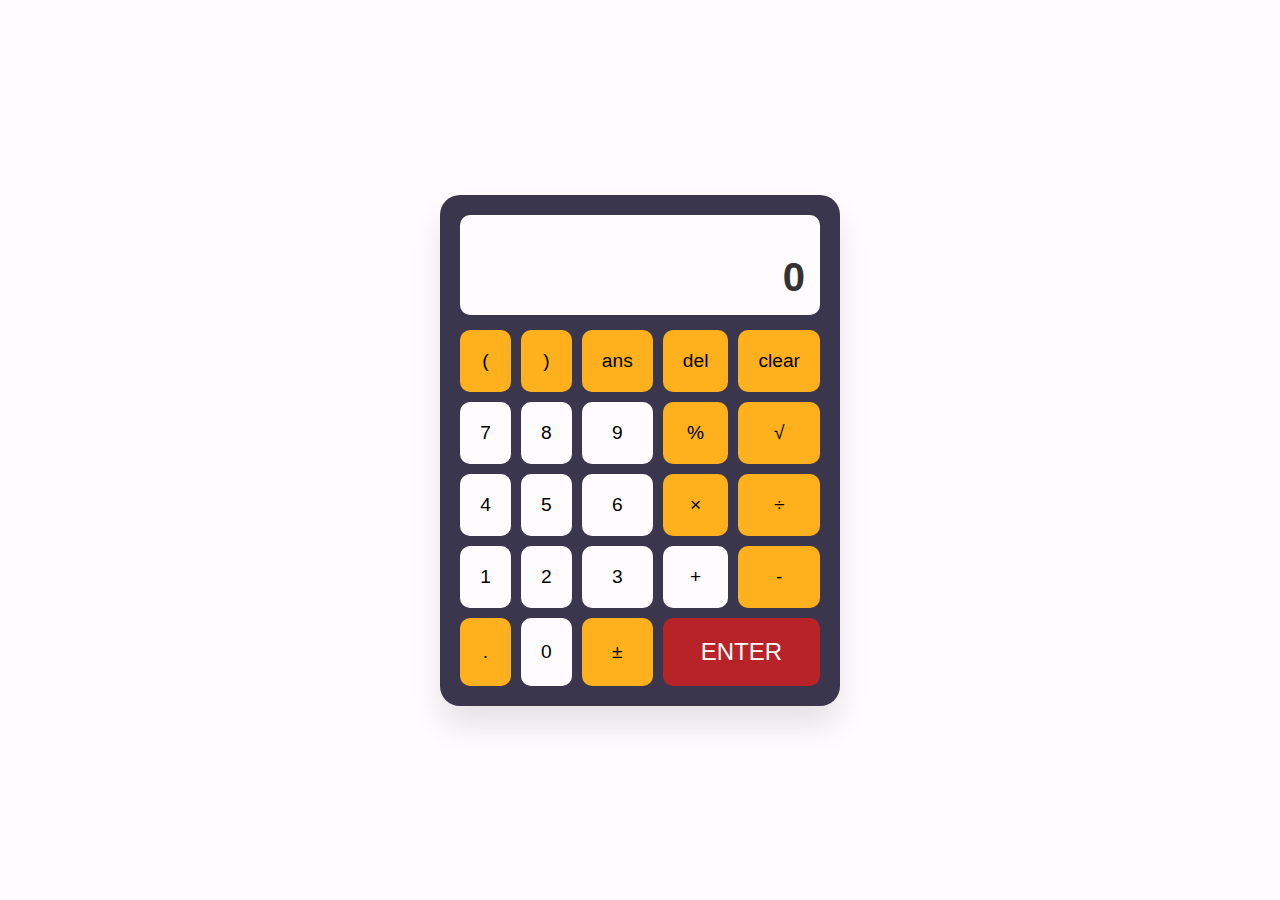
==== Level 2/Task 1/index.html @ a13892c3 "update" ====
<!DOCTYPE html>
<html lang="en">
<head>
    <meta charset="UTF-8">
    <meta name="viewport" content="width=device-width, initial-scale=1.0">
    <meta http-equiv="X-UA-Compatible" content="ie=edge">
    <title>Level 2 Task 1 Calculator</title>
    <link rel="stylesheet" href="style.css">
</head>
<body>
    <div class="calculator">
        <div class="display">
            <!-- Expression and Result Display -->
            <p id="last_operation_history"></p>
            <input type="text" id="result" disabled value="0">
        </div>
        <div class="buttons">
            <!-- Calculator Buttons -->
            <button class="du" onclick="btnInput('(')">&#40;</button>
            <button class="du" onclick="btnInput(')')">&#41;</button>
            <button class="du" onclick="insertAns()">ans</button>
            <button class="du" onclick="backspace_remove()" id="backspace_btn">del</button>
            <button class="du" onclick="button_clear()">clear</button>
            <button onclick="btnInput('7')">7</button>
            <button onclick="btnInput('8')">8</button>
            <button onclick="btnInput('9')">9</button>
            <button class="du"  id="du-operator" onclick="btnInput('%')">&#37;</button>
            <button class="du"  id="du-operator" onclick="square_root()">&#8730;</button>
            <button onclick="btnInput('4')">4</button>
            <button onclick="btnInput('5')">5</button>
            <button onclick="btnInput('6')">6</button>
            <button class="du"  id="du-operator" onclick="btnInput('*')">&#215;</button>
            <button class="du"  id="du-operator" onclick="btnInput('/')">&#247;</button>
            <button onclick="btnInput('1')">1</button>
            <button onclick="btnInput('2')">2</button>
            <button onclick="btnInput('3')">3</button>
            <button class="dur"   id="du-operator" onclick="btnInput('+')">+</button>
            <button class="du"   id="du-operator" onclick="btnInput('-')">-</button>
            <button class="du" onclick="btnInput('.')">.</button>
            <button onclick="btnInput('0')">0</button>
            <button class="du" id="du-sign-btn" onclick="plus_minus()">±</button>
            <button class="enter-btn" onclick="btnInput('=')">ENTER</button>
        </div>
    </div>
    <script src="st.js"></script>
</body>
</html>
---- Level 2/Task 1/style.css ----
* {
    box-sizing: border-box;
    margin: 0;
    padding: 0;
    font-family: Arial, sans-serif;
}

body {
    display: flex;
    justify-content: center;
    align-items: center;
    height: 100vh;
    background-color: #fffcff; /* Match the background color */
}

.calculator {
    background-color: #39364e;
    border-radius: 20px;
    padding: 20px;
    box-shadow: 0px 20px 30px rgba(0, 0, 0, 0.1);
    width: 400px;
}

.display {
    background-color: #fffcff;
    padding: 15px;
    border-radius: 10px;
    margin-bottom: 15px;
    display: flex;
    flex-direction: column;
    justify-content: space-between;
    height: 100px;
}

#expression {
    width: 100%;
    font-size: 1.5rem;
    text-align: left;
    background: none;
    border: none;
    color: #333;
    outline: none;
}
#result {
    font-size: 2.5rem;
    font-weight: bold;
    width: 100%;
    text-align: right;
    background: none;
    border: none;
    color: #333;
    outline: none;
}

.buttons {
    display: grid;
    grid-template-columns: repeat(5, 1fr);
    grid-gap: 10px;
}

button {
    padding: 20px;
    background-color: #fffcff;
    border: none;
    font-size: 1.2rem;
    cursor: pointer;
    border-radius: 10px;
    transition: background-color 0.2s ease-in-out;
}

button:hover {
    background-color:#ffb01d;
}

.enter-btn {
    grid-column: span 2;
    background-color: #b72326;
    color: white;
    font-size: 1.5rem;
}

.enter-btn:hover {
    background-color: #ffffff;
    color: #39364e;

}
.du{
    background-color: #ffb01d; 
}

.du:hover {
    background-color: #ffffff;
    color: #39364e;

}
.sign-btn {
    background-color: #bdd6f0;
    grid-column: span 2; 
}
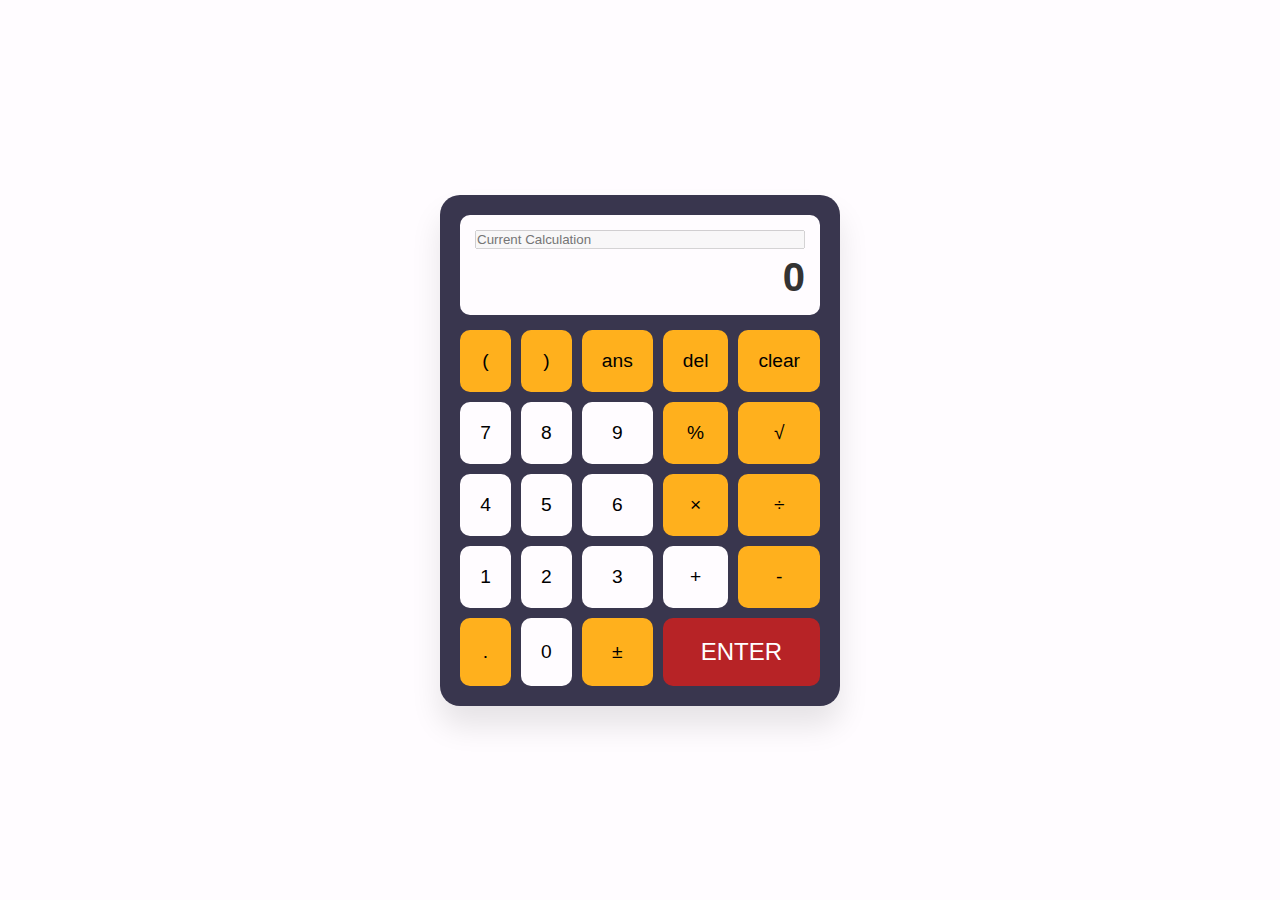
==== commit bb3cf650: "update" ====
--- a/Level 2/Task 1/index.html
+++ b/Level 2/Task 1/index.html
@@ -11,7 +11,7 @@
     <div class="calculator">
         <div class="display">
             <!-- Expression and Result Display -->
-            <p id="last_operation_history"></p>
+            <input type="text" id="current_calculation" disabled placeholder="Current Calculation" />
             <input type="text" id="result" disabled value="0">
         </div>
         <div class="buttons">
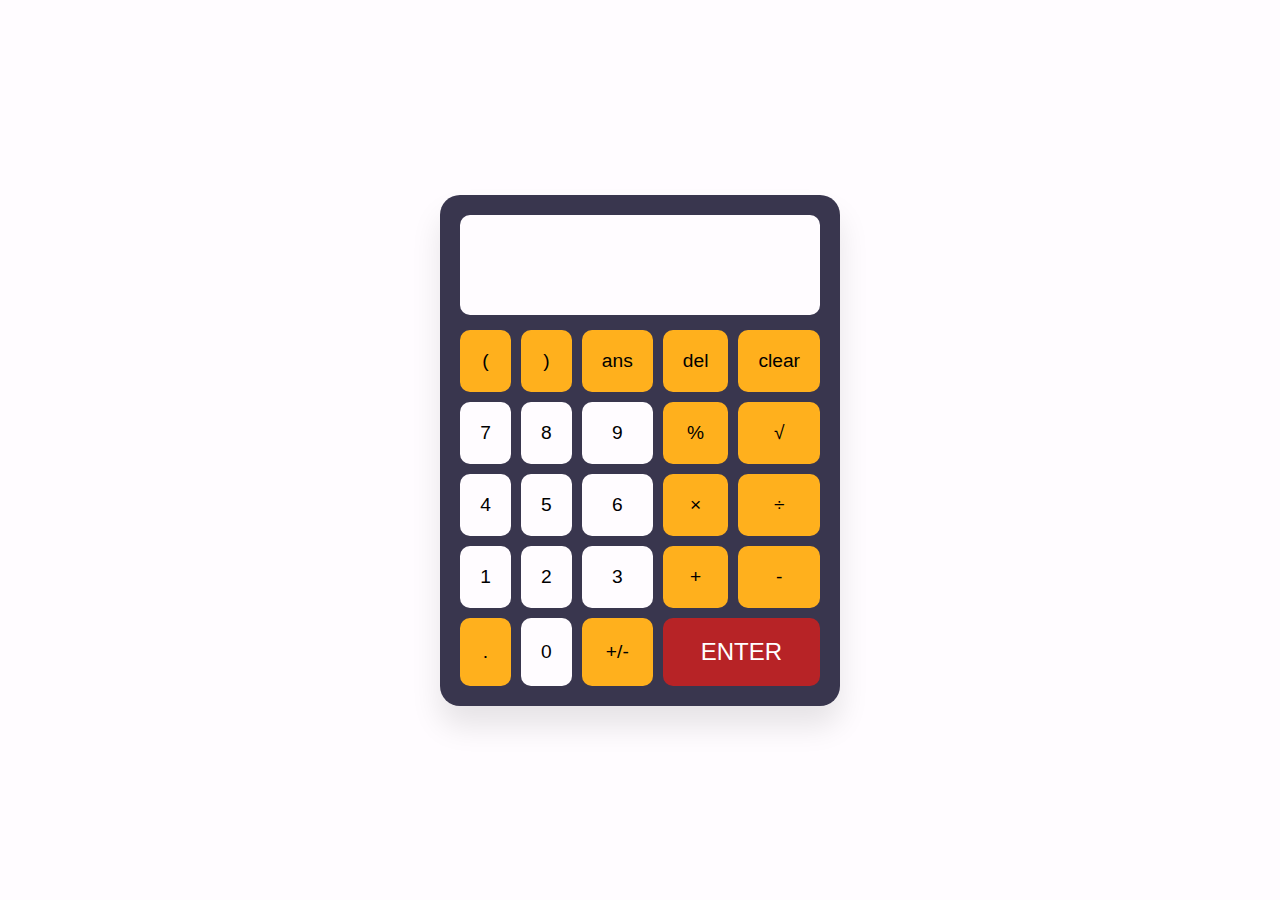
==== commit 1fbc568f: "Last Update" ====
--- a/Level 2/Task 1/index.html
+++ b/Level 2/Task 1/index.html
@@ -11,37 +11,37 @@
     <div class="calculator">
         <div class="display">
             <!-- Expression and Result Display -->
-            <input type="text" id="current_calculation" disabled placeholder="Current Calculation" />
-            <input type="text" id="result" disabled value="0">
+            <input type="text" id="expression" disabled>
+            <input type="text" id="result" disabled>
         </div>
         <div class="buttons">
             <!-- Calculator Buttons -->
             <button class="du" onclick="btnInput('(')">&#40;</button>
             <button class="du" onclick="btnInput(')')">&#41;</button>
             <button class="du" onclick="insertAns()">ans</button>
-            <button class="du" onclick="backspace_remove()" id="backspace_btn">del</button>
-            <button class="du" onclick="button_clear()">clear</button>
+            <button class="du" onclick="deleteLast()">del</button>
+            <button class="du" onclick="clearScreen()">clear</button>
             <button onclick="btnInput('7')">7</button>
             <button onclick="btnInput('8')">8</button>
             <button onclick="btnInput('9')">9</button>
-            <button class="du"  id="du-operator" onclick="btnInput('%')">&#37;</button>
-            <button class="du"  id="du-operator" onclick="square_root()">&#8730;</button>
+            <button class="du" onclick="btnInput('%')">&#37;</button>
+            <button class="du" onclick="btnInput('sqrt(')">&#8730;</button>
             <button onclick="btnInput('4')">4</button>
             <button onclick="btnInput('5')">5</button>
             <button onclick="btnInput('6')">6</button>
-            <button class="du"  id="du-operator" onclick="btnInput('*')">&#215;</button>
-            <button class="du"  id="du-operator" onclick="btnInput('/')">&#247;</button>
+            <button class="du" onclick="btnInput('*')">&#215;</button>
+            <button class="du" onclick="btnInput('/')">&#247;</button>
             <button onclick="btnInput('1')">1</button>
             <button onclick="btnInput('2')">2</button>
             <button onclick="btnInput('3')">3</button>
-            <button class="dur"   id="du-operator" onclick="btnInput('+')">+</button>
-            <button class="du"   id="du-operator" onclick="btnInput('-')">-</button>
+            <button class="du" onclick="btnInput('+')">+</button>
+            <button class="du" onclick="btnInput('-')">-</button>
             <button class="du" onclick="btnInput('.')">.</button>
             <button onclick="btnInput('0')">0</button>
-            <button class="du" id="du-sign-btn" onclick="plus_minus()">±</button>
-            <button class="enter-btn" onclick="btnInput('=')">ENTER</button>
+            <button class="du" class="sign-btn" onclick="toggleSign()">+/-</button>
+            <button class="enter-btn" onclick="calculateResult()">ENTER</button>
         </div>
     </div>
-    <script src="st.js"></script>
+    <script src="script.js"></script>
 </body>
 </html>
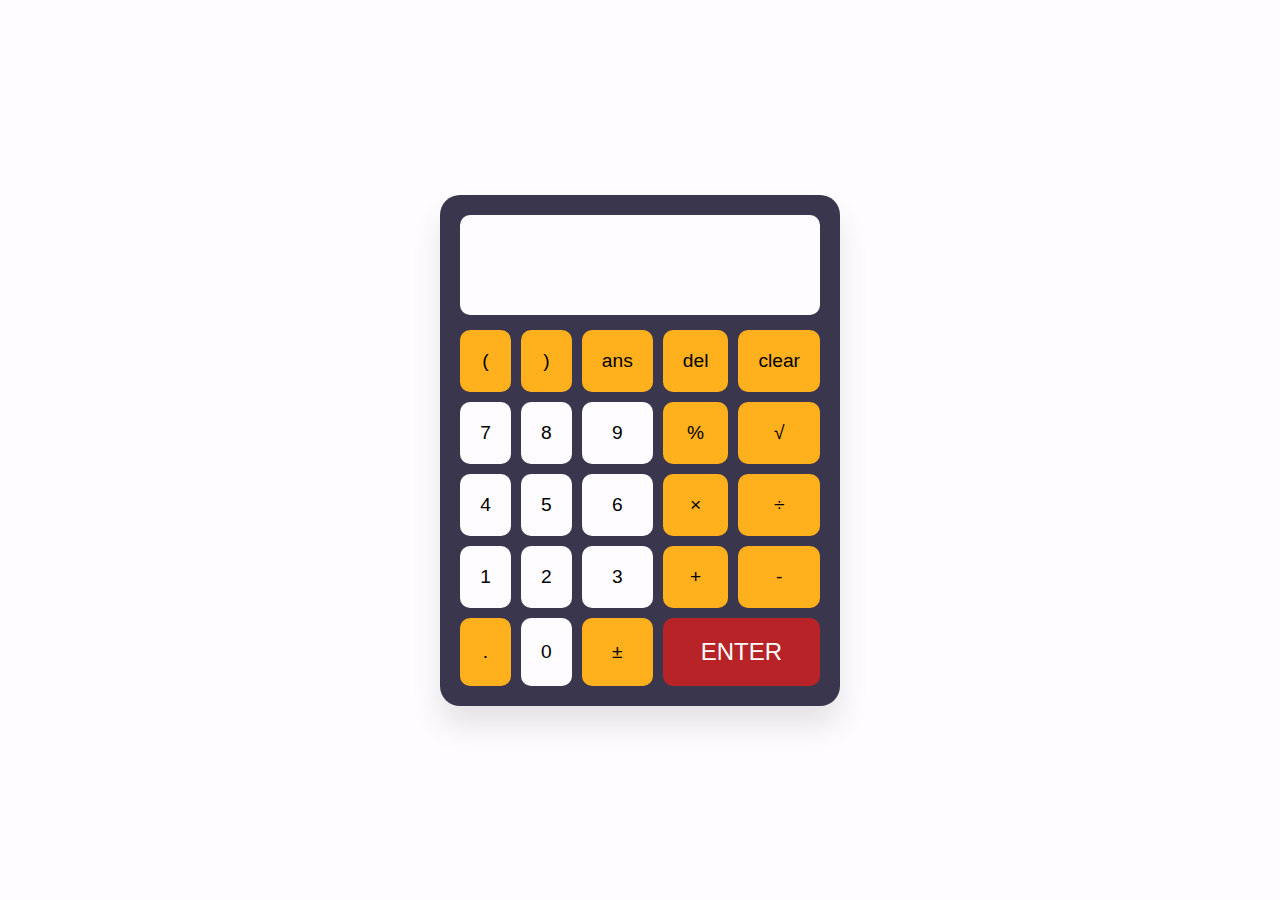
==== commit 47916735: "update" ====
--- a/Level 2/Task 1/index.html
+++ b/Level 2/Task 1/index.html
@@ -38,7 +38,7 @@
             <button class="du" onclick="btnInput('-')">-</button>
             <button class="du" onclick="btnInput('.')">.</button>
             <button onclick="btnInput('0')">0</button>
-            <button class="du" class="sign-btn" onclick="toggleSign()">+/-</button>
+            <button class="du" class="sign-btn" onclick="toggleSign()">±</button>
             <button class="enter-btn" onclick="calculateResult()">ENTER</button>
         </div>
     </div>
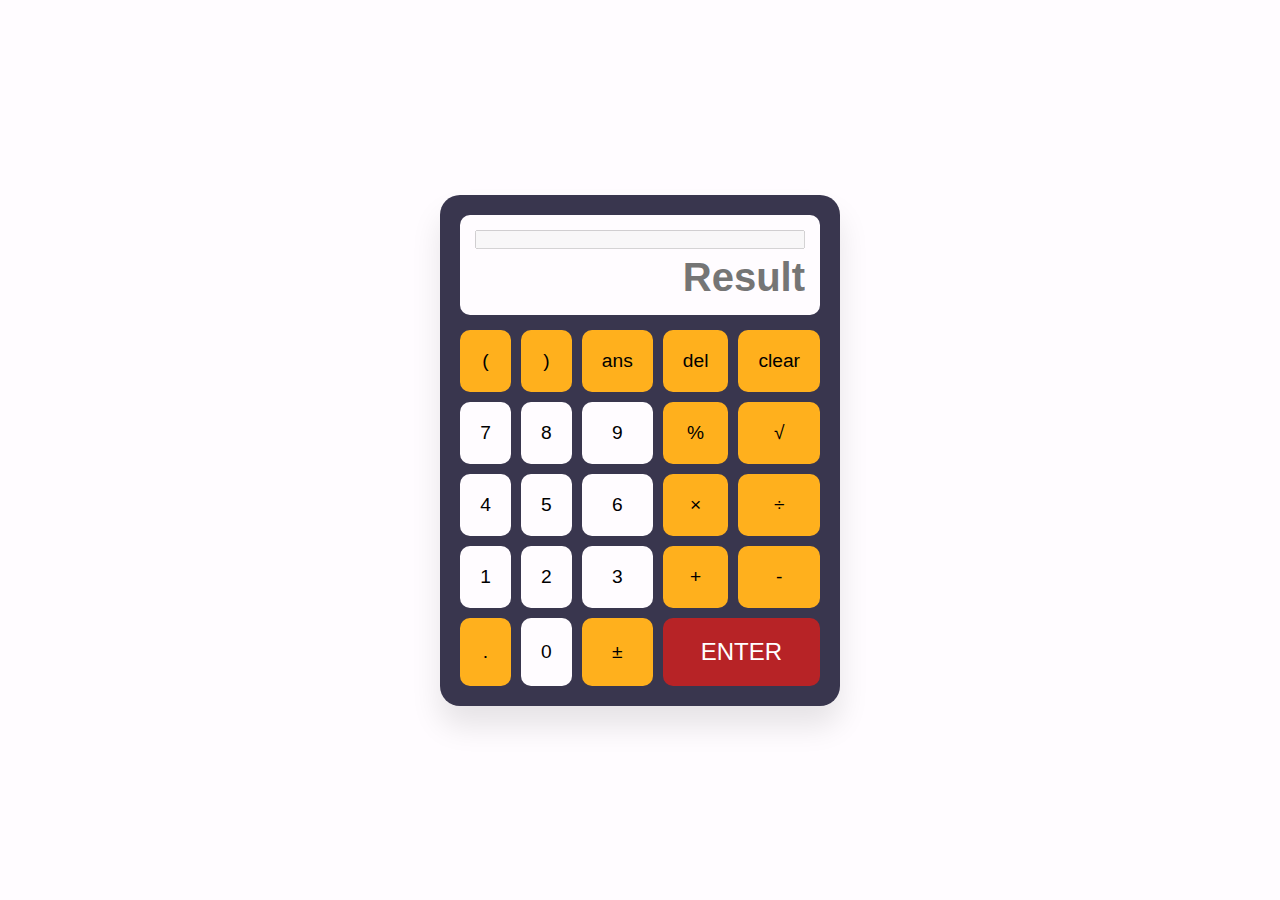
==== commit 1c5a7dd3: "updated" ====
--- a/Level 2/Task 1/index.html
+++ b/Level 2/Task 1/index.html
@@ -11,8 +11,8 @@
     <div class="calculator">
         <div class="display">
             <!-- Expression and Result Display -->
-            <input type="text" id="expression" disabled>
-            <input type="text" id="result" disabled>
+                <input type="text" id="current_calculation" disabled  />
+                <input type="text" id="result" disabled placeholder="Result" />
         </div>
         <div class="buttons">
             <!-- Calculator Buttons -->
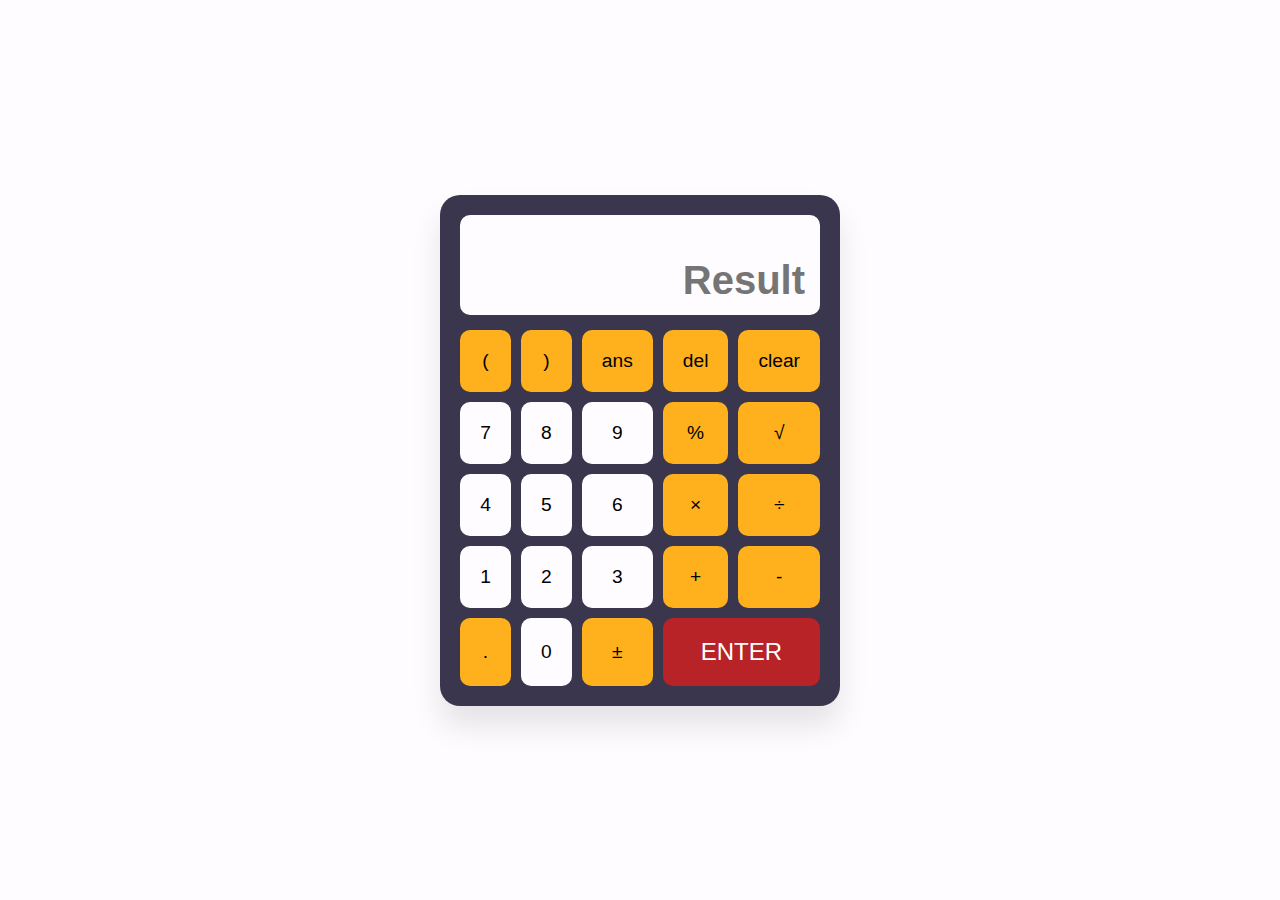
==== commit 3a680379: "undo" ====
--- a/Level 2/Task 1/index.html
+++ b/Level 2/Task 1/index.html
@@ -11,7 +11,7 @@
     <div class="calculator">
         <div class="display">
             <!-- Expression and Result Display -->
-                <input type="text" id="current_calculation" disabled  />
+                <input type="text" id="expression" disabled  />
                 <input type="text" id="result" disabled placeholder="Result" />
         </div>
         <div class="buttons">
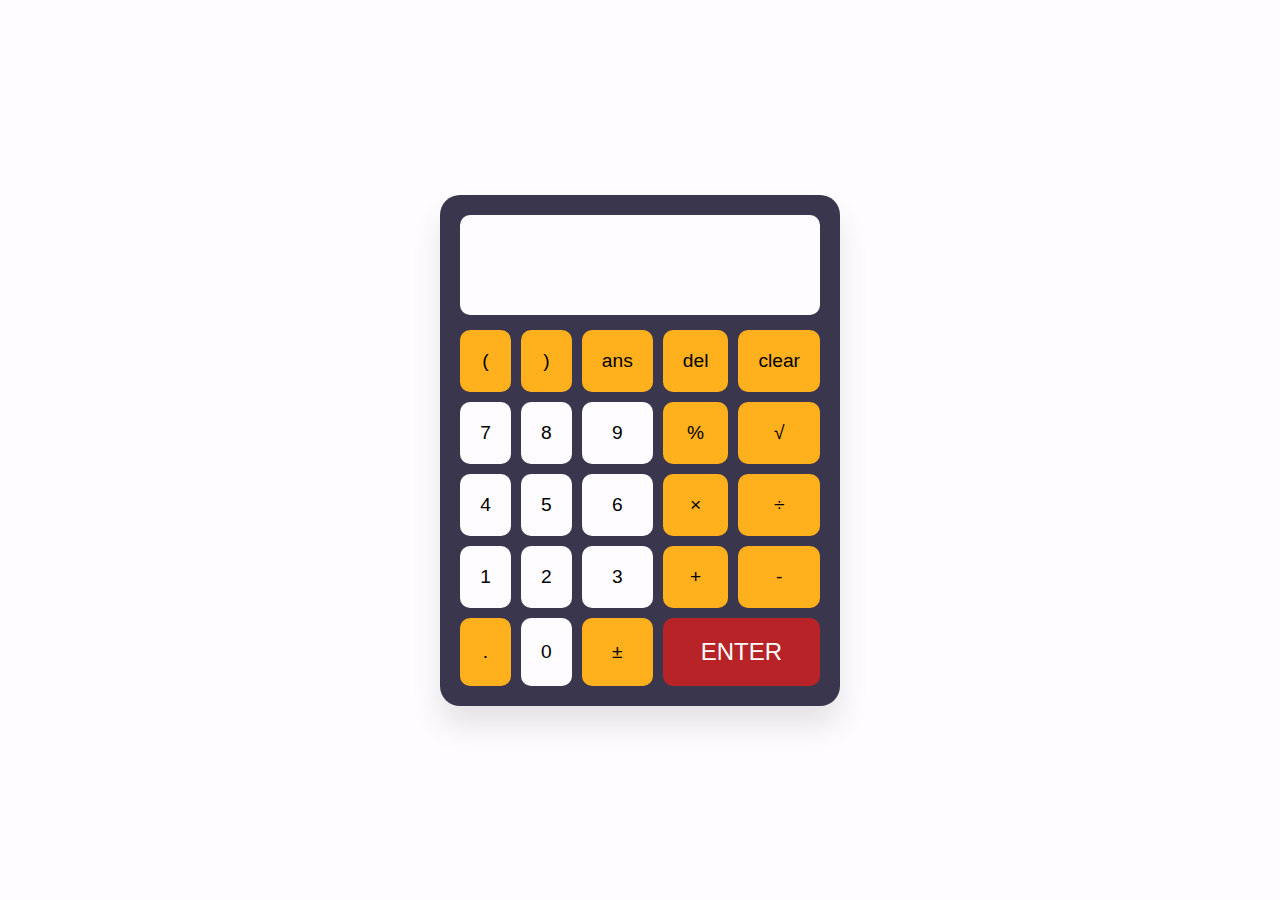
==== commit 699b4114: "updated" ====
--- a/Level 2/Task 1/index.html
+++ b/Level 2/Task 1/index.html
@@ -12,7 +12,7 @@
         <div class="display">
             <!-- Expression and Result Display -->
                 <input type="text" id="expression" disabled  />
-                <input type="text" id="result" disabled placeholder="Result" />
+                <input type="text" id="result" disabled  />
         </div>
         <div class="buttons">
             <!-- Calculator Buttons -->
@@ -30,7 +30,7 @@
             <button onclick="btnInput('5')">5</button>
             <button onclick="btnInput('6')">6</button>
             <button class="du" onclick="btnInput('*')">&#215;</button>
-            <button class="du" onclick="btnInput('/')">&#247;</button>
+            <button class="du" onclick="btnInput('÷')">&#247;</button>
             <button onclick="btnInput('1')">1</button>
             <button onclick="btnInput('2')">2</button>
             <button onclick="btnInput('3')">3</button>
